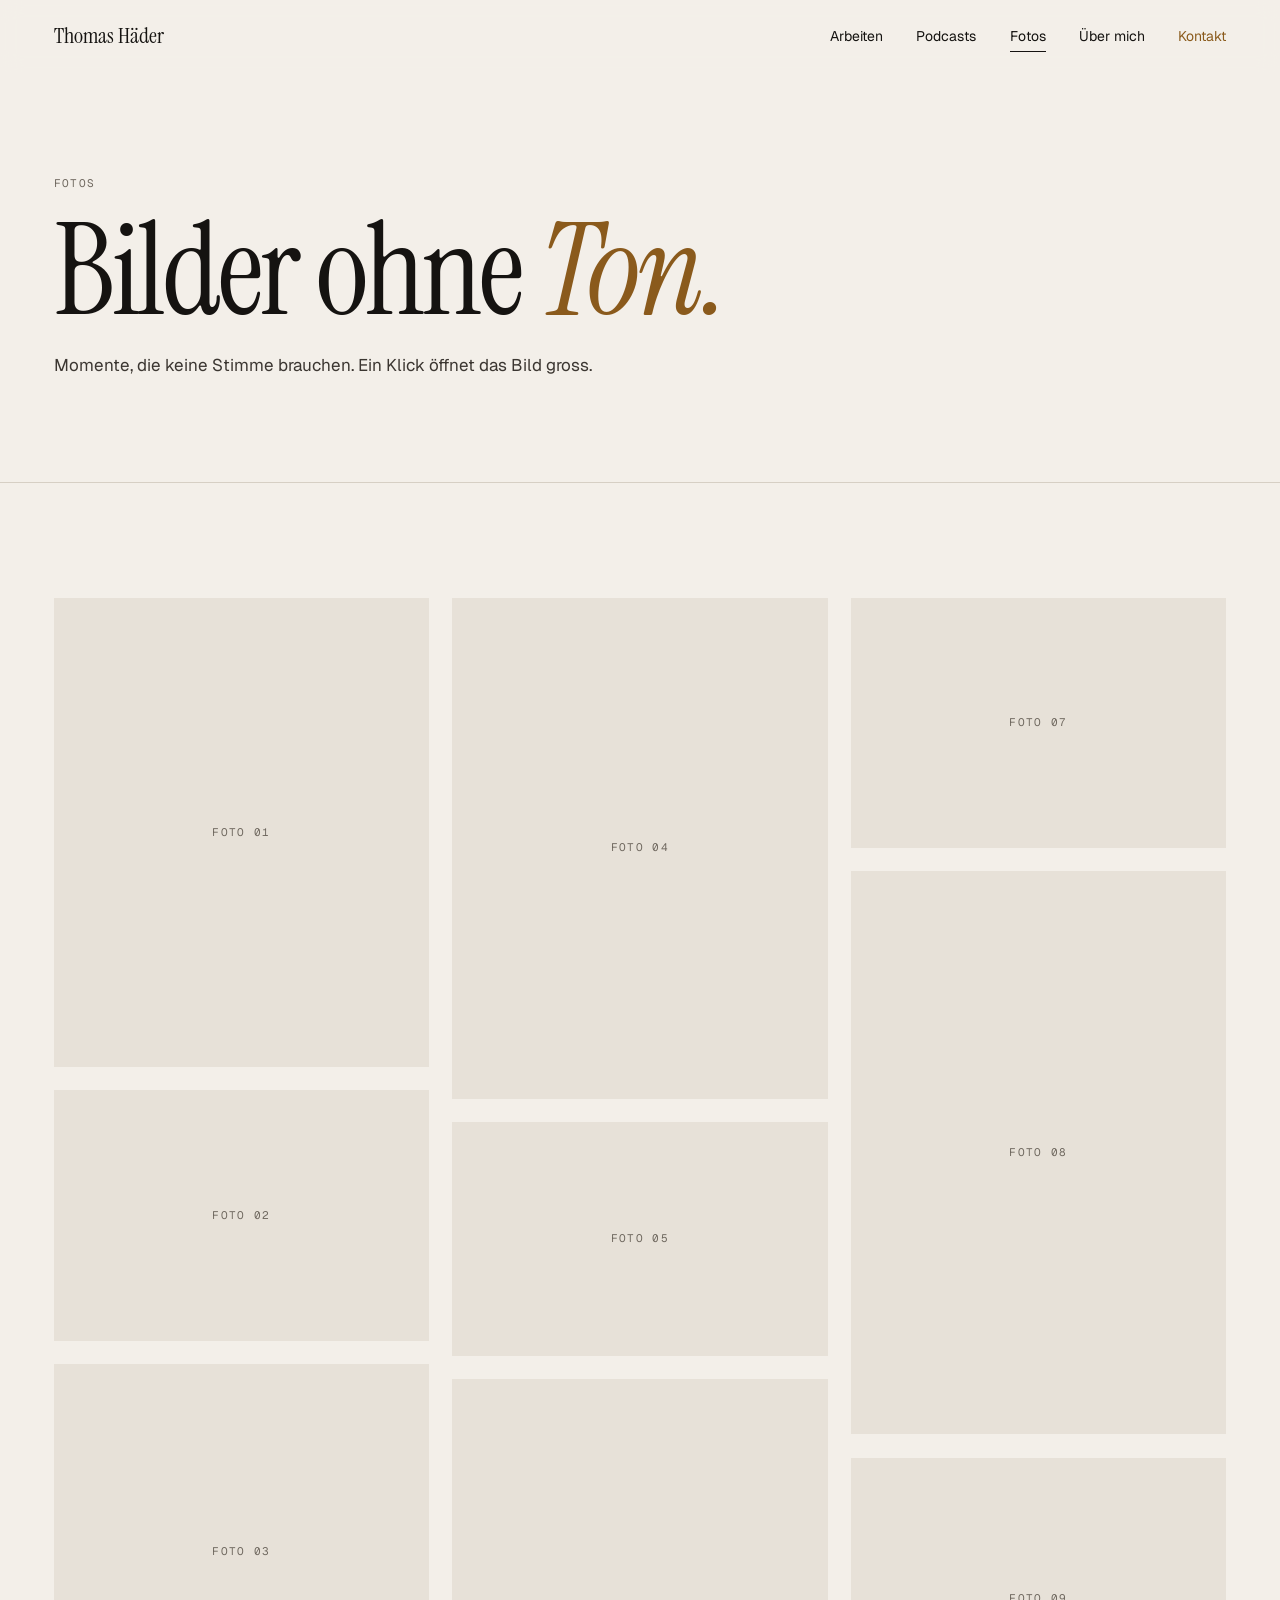
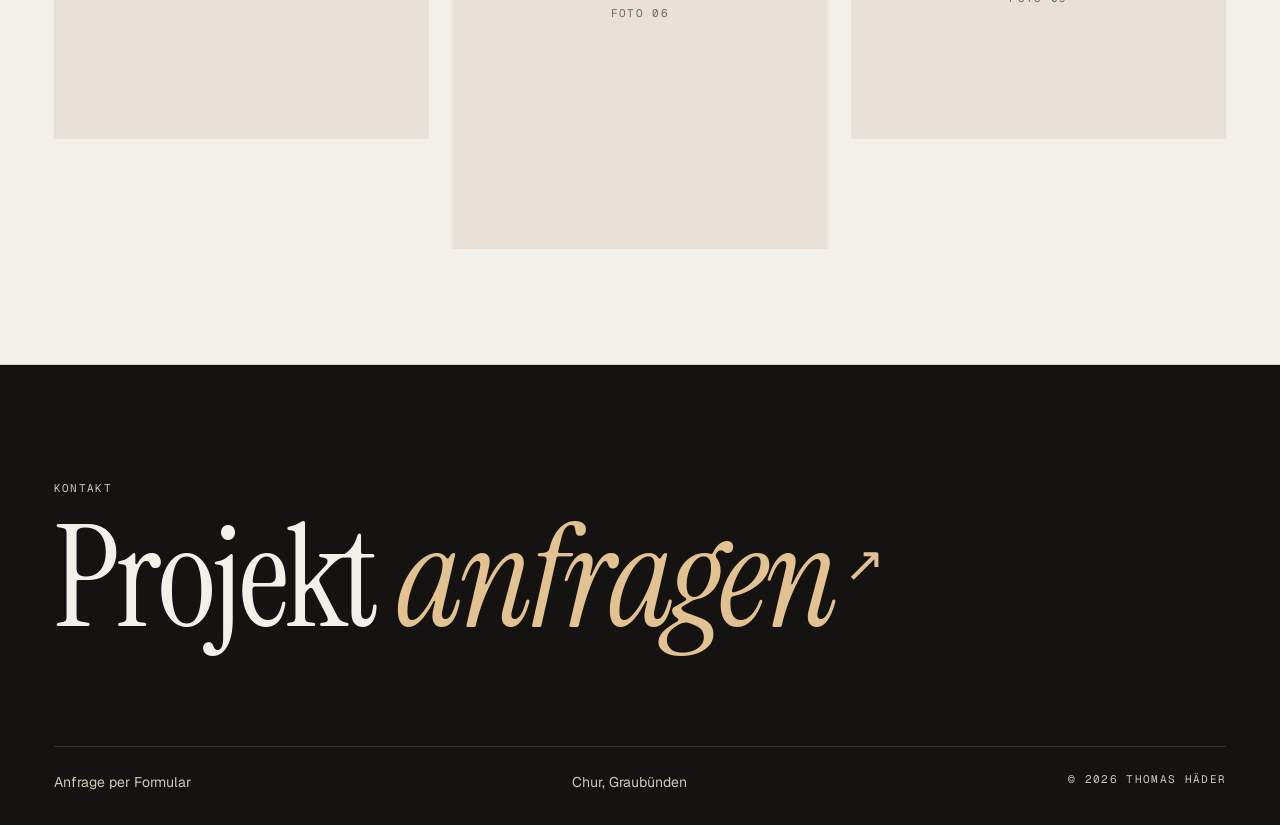
==== public/fotos.html @ d6c0d162 "Fotoseite mit Lightbox, Stationen im Lebenslauf ausführlicher - fotos.html: Raster für Fotos, Grossa" ====
<!doctype html>
<html lang="de-CH">
<head>
  <meta charset="utf-8">
  <meta name="viewport" content="width=device-width, initial-scale=1, viewport-fit=cover">
  <title>Fotos – Thomas Häder</title>
  <meta name="description" content="Fotografie von Thomas Häder, Chur: Momente ohne Ton.">
  <meta name="theme-color" content="#f3efe9">
  <link rel="preload" href="assets/fonts/instrument-serif-latin-400-normal.woff2" as="font" type="font/woff2" crossorigin>
  <link rel="stylesheet" href="assets/css/style.css">
  <script>document.documentElement.classList.add('js');</script>
</head>
<body>
  <a class="skip" href="#inhalt">Zum Inhalt springen</a>

  <header class="site-head">
    <div class="wrap">
      <a class="wordmark" href="./">Thomas Häder</a>
      <nav class="nav" aria-label="Hauptnavigation">
        <a class="nav-hide-sm" href="./#arbeiten">Arbeiten</a>
        <a class="nav-hide-sm" href="./#podcasts">Podcasts</a>
        <a href="fotos.html" aria-current="page">Fotos</a>
        <a href="ueber-mich.html">Über mich</a>
        <a class="nav-cta" href="kontakt.html">Kontakt</a>
      </nav>
    </div>
  </header>

  <main id="inhalt">
    <section class="page-intro photos-intro">
      <div class="wrap">
        <p class="mono">Fotos</p>
        <h1>Bilder ohne <em>Ton.</em></h1>
        <p class="photos-lede">Momente, die keine Stimme brauchen. Ein Klick öffnet das Bild gross.</p>
      </div>
    </section>

    <section class="section" aria-label="Fotografien">
      <div class="wrap">
        <!-- Ein Foto eintragen:
             <li class="photo" style="--ar: 3 / 2">
               <button type="button" class="photo-open">
                 <img src="assets/img/fotos/name-960.jpg" data-full="assets/img/fotos/name-2000.jpg" alt="Was auf dem Bild zu sehen ist" width="960" height="640" loading="lazy">
               </button>
               <p class="mono">Ort · Jahr</p>
             </li> -->
        <ul class="photos">
          <li class="photo is-empty" style="--ar: 4 / 5"><span class="mono">Foto 01</span></li>
          <li class="photo is-empty" style="--ar: 3 / 2"><span class="mono">Foto 02</span></li>
          <li class="photo is-empty" style="--ar: 1 / 1"><span class="mono">Foto 03</span></li>
          <li class="photo is-empty" style="--ar: 3 / 4"><span class="mono">Foto 04</span></li>
          <li class="photo is-empty" style="--ar: 16 / 10"><span class="mono">Foto 05</span></li>
          <li class="photo is-empty" style="--ar: 4 / 5"><span class="mono">Foto 06</span></li>
          <li class="photo is-empty" style="--ar: 3 / 2"><span class="mono">Foto 07</span></li>
          <li class="photo is-empty" style="--ar: 2 / 3"><span class="mono">Foto 08</span></li>
          <li class="photo is-empty" style="--ar: 4 / 3"><span class="mono">Foto 09</span></li>
        </ul>
      </div>
    </section>

    <dialog class="lightbox" aria-label="Foto gross">
      <figure>
        <img alt="">
        <figcaption class="mono"></figcaption>
      </figure>
      <button class="lb-btn lb-close" type="button" aria-label="Schliessen">×</button>
      <button class="lb-btn lb-prev" type="button" aria-label="Vorheriges Foto">←</button>
      <button class="lb-btn lb-next" type="button" aria-label="Nächstes Foto">→</button>
      <p class="lb-count mono" aria-live="polite"></p>
    </dialog>
  </main>

  <footer class="closing" aria-label="Kontakt">
    <div class="wrap">
      <p class="mono">Kontakt</p>
      <a class="closing-cta" href="kontakt.html">Projekt <em>anfragen</em><span class="arrow" aria-hidden="true">↗</span></a>
      <div class="foot-row">
        <a href="kontakt.html">Anfrage per Formular</a>
        <span>Chur, Graubünden</span>
        <span class="mono">© 2026 Thomas Häder</span>
      </div>
    </div>
  </footer>

  <script src="assets/js/main.js" defer></script>
</body>
</html>
---- public/assets/css/style.css ----
/* Portfolio Thomas Häder – Gestaltung «Messing»
   Leinen und Tinte, ein Akzent in Messing (Champagner auf dunklem Grund).
   Instrument Serif für die Stimme, Geist für Text, Geist Mono für Timecodes.
   Die einzige grosse Bewegung auf der Seite ist die Stimme im Hero. */

@font-face { font-family: "Instrument Serif"; font-style: normal; font-weight: 400; font-display: swap; src: url("../fonts/instrument-serif-latin-400-normal.woff2") format("woff2"); }
@font-face { font-family: "Instrument Serif"; font-style: italic; font-weight: 400; font-display: swap; src: url("../fonts/instrument-serif-latin-400-italic.woff2") format("woff2"); }
@font-face { font-family: "Geist"; font-style: normal; font-weight: 100 900; font-display: swap; src: url("../fonts/geist-latin-wght-normal.woff2") format("woff2"); }
@font-face { font-family: "Geist Mono"; font-style: normal; font-weight: 400; font-display: swap; src: url("../fonts/geist-mono-latin-400-normal.woff2") format("woff2"); }

:root {
  --paper: #f3efe9;      /* Leinen */
  --paper-2: #e7e1d8;
  --ink: #151311;        /* Tinte */
  --ink-2: #3b3631;
  --mute: #6f685f;       /* Metadaten, AA auf Leinen */
  --next: #c9c2b8;       /* noch nicht gesprochen */
  --line: #d6cfc4;
  --ink-line: #39342f;
  --brass: #8a5a1c;      /* Messing, 5:1 auf Leinen */
  --champagne: #e2c290;  /* auf Tinte */
  --on-ink: #cfc7bc;

  --f-display: "Instrument Serif", "Iowan Old Style", "Palatino Linotype", Georgia, serif;
  --f-body: "Geist", "Helvetica Neue", Arial, sans-serif;
  --f-mono: "Geist Mono", ui-monospace, "SFMono-Regular", Menlo, monospace;

  --gutter: clamp(20px, 4.2vw, 80px);
  --max: 1440px;
  --ease: cubic-bezier(.2, .7, .2, 1);
}

@view-transition { navigation: auto; }
::view-transition-old(root), ::view-transition-new(root) { animation-duration: .35s; animation-timing-function: var(--ease); }
.site-head { view-transition-name: site-head; }

*, *::before, *::after { box-sizing: border-box; }
html { -webkit-text-size-adjust: 100%; scroll-behavior: smooth; }
body {
  margin: 0;
  background: var(--paper);
  color: var(--ink);
  font: 400 1rem/1.6 var(--f-body);
  -webkit-font-smoothing: antialiased;
  text-rendering: optimizeLegibility;
}
img, video { max-width: 100%; display: block; }
a { color: inherit; text-decoration: none; }
:focus-visible { outline: 2px solid var(--brass); outline-offset: 4px; border-radius: 2px; }
h1, h2, h3 { font-family: var(--f-display); font-weight: 400; margin: 0; letter-spacing: -.01em; }
em { font-style: italic; }
p { margin: 0; }
::selection { background: var(--champagne); color: var(--ink); }

.wrap {
  max-width: var(--max);
  margin-inline: auto;
  padding-left: max(var(--gutter), env(safe-area-inset-left, 0px));
  padding-right: max(var(--gutter), env(safe-area-inset-right, 0px));
}
.mono {
  font-family: var(--f-mono);
  font-size: .6875rem;
  letter-spacing: .12em;
  text-transform: uppercase;
  color: var(--mute);
}
.sr-only { position: absolute; width: 1px; height: 1px; overflow: hidden; clip: rect(0 0 0 0); white-space: nowrap; }
.skip { position: absolute; left: -999px; top: 0; background: var(--ink); color: var(--paper); padding: .5rem 1rem; z-index: 30; }
.skip:focus { left: 1rem; }

/* ---------- Kopfzeile ---------- */
.site-head {
  position: sticky; top: 0; z-index: 20;
  background: color-mix(in srgb, var(--paper) 88%, transparent);
  -webkit-backdrop-filter: blur(10px); backdrop-filter: blur(10px);
  border-bottom: 1px solid transparent;
  transition: border-color .3s var(--ease);
}
.site-head.is-scrolled { border-bottom-color: var(--line); }
.site-head .wrap { display: flex; align-items: center; justify-content: space-between; gap: 1.5rem; min-height: 72px; }
.wordmark { font-family: var(--f-display); font-size: 1.375rem; line-height: 1; }
.nav { display: flex; gap: clamp(1rem, 2.6vw, 2.5rem); font-size: .875rem; }
.nav a { position: relative; padding-block: .5rem; }
.nav a::after { content: ""; position: absolute; left: 0; right: 100%; bottom: .2rem; height: 1px; background: currentColor; transition: right .35s var(--ease); }
.nav a:hover::after, .nav a[aria-current="page"]::after { right: 0; }
.nav .nav-cta { color: var(--brass); }
@media (max-width: 640px) {
  .nav .nav-hide-sm { display: none; }
  .site-head .wrap { min-height: 60px; }
}

/* ---------- Hero mit Stimme ---------- */
.hero { padding-block: clamp(3rem, 9vw, 8.5rem) clamp(3.5rem, 8vw, 7rem); border-bottom: 1px solid var(--line); }
.hero-grid { display: grid; grid-template-columns: minmax(0, 1fr) clamp(220px, 21vw, 300px); gap: clamp(2rem, 6vw, 7rem); align-items: end; }
.timecode { display: flex; align-items: center; gap: .75rem; margin-bottom: clamp(1.25rem, 2.5vw, 2rem); }
.rec { width: 8px; height: 8px; border-radius: 50%; background: var(--brass); }
.is-playing .rec { animation: rec 1.2s steps(2, jump-none) infinite; }
@keyframes rec { 50% { opacity: .25; } }

.voice-line {
  font-size: clamp(3.5rem, 10.2vw, 9.25rem);
  line-height: .9;
  letter-spacing: -.025em;
  max-width: 11ch;
}
.voice-line .w, .lede .w { transition: color .35s var(--ease); }
.voice-line .accent { font-style: italic; color: var(--brass); }

/* Zustand während die Stimme läuft (Klassen setzt main.js) */
.is-voiced .voice-line .w, .is-voiced .lede .w { color: var(--next); cursor: pointer; }
.is-voiced .voice-line .w.is-done, .is-voiced .lede .w.is-done { color: var(--ink); }
.is-voiced .voice-line .w.is-now { color: var(--brass); font-style: italic; }
.is-voiced .lede .w.is-now { color: var(--brass); }
.is-voiced .voice-line .accent { font-style: normal; }
.voice-line .w:hover { text-decoration: underline; text-decoration-thickness: 1px; text-underline-offset: .12em; }

.player { display: flex; align-items: center; gap: 1.25rem; margin-top: clamp(1.75rem, 3.5vw, 2.75rem); max-width: 640px; }
.play {
  flex: none; width: 52px; height: 52px; border-radius: 50%;
  border: 0; background: var(--ink); color: var(--paper);
  display: grid; place-items: center; cursor: pointer;
  transition: transform .25s var(--ease), background .25s var(--ease);
}
.play:hover { background: var(--brass); }
.play:active { transform: scale(.94); }
.play svg { width: 18px; height: 18px; }
.play .i-pause, .play[aria-pressed="true"] .i-play { display: none; }
.play[aria-pressed="true"] .i-pause { display: block; }
.seek-wrap { flex: 1; display: grid; gap: .5rem; }
.seek {
  -webkit-appearance: none; appearance: none; width: 100%; height: 20px; background: transparent; margin: 0; cursor: pointer;
  --p: 0%;
}
.seek::-webkit-slider-runnable-track { height: 1px; background: linear-gradient(to right, var(--brass) var(--p), var(--line) var(--p)); }
.seek::-moz-range-track { height: 1px; background: var(--line); }
.seek::-moz-range-progress { height: 1px; background: var(--brass); }
.seek::-webkit-slider-thumb { -webkit-appearance: none; width: 11px; height: 11px; border-radius: 50%; background: var(--brass); margin-top: -5px; border: 0; }
.seek::-moz-range-thumb { width: 11px; height: 11px; border-radius: 50%; background: var(--brass); border: 0; }
.hint { white-space: nowrap; }

.lede { margin-top: 1.75rem; max-width: 34rem; font-size: 1.0625rem; color: var(--ink-2); }
.lede .spoken { color: var(--ink); }

.portrait {
  position: relative; aspect-ratio: 4 / 5; background: var(--paper-2); overflow: hidden;
  display: grid; place-items: center;
}
.portrait img { position: absolute; inset: 0; width: 100%; height: 100%; object-fit: cover; }
.monogram { font-family: var(--f-display); font-style: italic; font-size: clamp(4rem, 8vw, 7rem); color: var(--brass); opacity: .55; }
.portrait figcaption { position: absolute; left: 14px; bottom: 12px; }

@media (max-width: 860px) {
  .hero-grid { grid-template-columns: 1fr; }
  .hero .portrait { width: min(56%, 240px); order: -1; justify-self: start; }
  .hero .portrait:not(:has(img)) { display: none; }
  .hint { display: none; }
}

/* ---------- Abschnitte ---------- */
.section { padding-block: clamp(4rem, 9vw, 8rem); border-bottom: 1px solid var(--line); }
.section-head { display: flex; align-items: baseline; justify-content: space-between; gap: 1rem; margin-bottom: clamp(2rem, 4vw, 3.25rem); }
.section-head h2 { font-size: clamp(2.5rem, 4.6vw, 4rem); line-height: 1; }

/* ---------- Arbeiten ---------- */
.works { display: grid; grid-template-columns: repeat(3, minmax(0, 1fr)); gap: clamp(2.5rem, 4vw, 3.5rem) clamp(1rem, 1.8vw, 1.75rem); list-style: none; margin: 0; padding: 0; }
@media (max-width: 1000px) { .works { grid-template-columns: repeat(2, minmax(0, 1fr)); } }
@media (max-width: 620px) { .works { grid-template-columns: 1fr; } }

.work { display: flex; flex-direction: column; gap: .75rem; }
.work-media {
  position: relative; aspect-ratio: 4 / 3; overflow: hidden; background: var(--paper-2);
  display: block; color: var(--ink);
}
.work-media img, .work-media video { position: absolute; inset: 0; width: 100%; height: 100%; object-fit: cover; transition: transform .9s var(--ease), opacity .4s var(--ease); }
.work-media video { opacity: 0; }
.work.is-clip .work-media video { opacity: 1; }
.work:hover .work-media img, .work:focus-within .work-media img { transform: scale(1.035); }
.work-media::after { /* dünne Fortschrittslinie für den Clip */
  content: ""; position: absolute; left: 0; bottom: 0; height: 2px; width: var(--clip, 0%); background: var(--champagne);
}
.poster { position: absolute; inset: 0; padding: clamp(14px, 1.6vw, 22px); display: flex; flex-direction: column; justify-content: space-between; transition: transform .9s var(--ease); }
.work:hover .poster { transform: scale(1.035); }
.poster-word { font-family: var(--f-display); font-size: clamp(2.4rem, 3.9vw, 3.6rem); line-height: .92; letter-spacing: -.02em; color: var(--ink-2); }
.poster-word em { color: var(--brass); }
.poster.dark { background: var(--ink); }
.poster.dark .poster-word { color: var(--paper); }
.poster.dark .poster-word em { color: var(--champagne); }
.poster.dark .mono { color: var(--on-ink); }
.poster.brass { background: var(--brass); }
.poster.brass .poster-word { color: var(--paper); }
.poster.brass .poster-word em { color: var(--champagne); }
.poster.brass .mono { color: #f0dfc4; }
.watch {
  position: absolute; right: 12px; bottom: 12px; z-index: 2;
  font-family: var(--f-mono); font-size: .6875rem; letter-spacing: .12em; text-transform: uppercase;
  background: var(--paper); color: var(--ink); padding: .45rem .7rem; border-radius: 99px;
  opacity: 0; transform: translateY(6px); transition: opacity .3s var(--ease), transform .3s var(--ease);
}
.work:hover .watch, .work:focus-within .watch { opacity: 1; transform: none; }
@media (hover: none) { .watch { opacity: 1; transform: none; } }
.work-title { font-size: clamp(1.5rem, 1.9vw, 1.75rem); line-height: 1.1; }
.work-title a { background: linear-gradient(currentColor, currentColor) 0 100% / 0 1px no-repeat; transition: background-size .4s var(--ease); }
.work:hover .work-title a, .work-title a:focus-visible { background-size: 100% 1px; }
.work p:not(.mono) { font-size: .9375rem; color: var(--ink-2); max-width: 36ch; }
.work .mono { margin-top: .5rem; }

/* ---------- Podcasts ---------- */
.shows { list-style: none; margin: 0; padding: 0; border-top: 2px solid var(--ink-2); }
.shows li { border-bottom: 1px solid var(--line); }
.show-row {
  display: grid; grid-template-columns: 3.5rem minmax(0, 1.1fr) minmax(0, 1fr) auto; align-items: center; gap: 1.5rem;
  padding-block: clamp(1.25rem, 2.2vw, 1.75rem);
}
.show-row .nr { align-self: center; }
.show-title { font-family: var(--f-display); font-size: clamp(1.9rem, 3.2vw, 2.75rem); line-height: 1; transition: color .3s var(--ease); }
.show-desc { font-size: .9375rem; color: var(--ink-2); }
.show-go { font-size: .875rem; white-space: nowrap; display: inline-flex; align-items: center; gap: .35rem; transition: color .3s var(--ease); }
.show-go svg { width: 12px; height: 12px; transition: transform .35s var(--ease); }
a.show-row:hover .show-title, a.show-row:focus-visible .show-title { color: var(--brass); font-style: italic; }
a.show-row:hover .show-go { color: var(--brass); }
a.show-row:hover .show-go svg { transform: translate(3px, -3px); }
.show-row.is-soon .show-title { color: var(--ink-2); }
.show-row.is-soon .show-go { color: var(--mute); }
.show-more { display: flex; flex-wrap: wrap; gap: .5rem 1.5rem; margin-top: 1.5rem; font-size: .875rem; }
.show-more a { color: var(--brass); }
.show-more a:hover { color: var(--ink); }
@media (max-width: 760px) {
  .show-row { grid-template-columns: 2.25rem minmax(0, 1fr) auto; gap: .35rem 1rem; }
  .show-desc { grid-column: 2 / 3; grid-row: 2; }
  .show-go { grid-row: 1 / 3; grid-column: 3; }
}

/* ---------- Grosser Abschluss ---------- */
.closing { background: var(--ink); color: var(--paper); padding-block: clamp(4rem, 9vw, 8rem) 2rem; }
.closing .mono { color: var(--on-ink); }
.closing-cta { display: inline-block; margin-top: 1rem; font-family: var(--f-display); font-size: clamp(3.5rem, 11vw, 10rem); line-height: .92; letter-spacing: -.025em; }
.closing-cta em { color: var(--champagne); transition: letter-spacing .5s var(--ease); }
.closing-cta:hover em { letter-spacing: .01em; }
.closing-cta .arrow { display: inline-block; font-family: var(--f-body); font-size: .35em; vertical-align: .9em; margin-left: .2em; color: var(--champagne); transition: transform .4s var(--ease); }
.closing-cta:hover .arrow { transform: translate(.15em, -.15em); }
.foot-row {
  display: flex; flex-wrap: wrap; justify-content: space-between; gap: 1rem 2rem;
  margin-top: clamp(4rem, 8vw, 7rem); padding-top: 1.5rem; border-top: 1px solid var(--ink-line);
  font-size: .875rem; color: var(--on-ink);
}
.foot-row a:hover { color: var(--champagne); }
.foot-row .mono { color: var(--on-ink); }

/* ---------- Über mich ---------- */
.page-intro { padding-block: clamp(3rem, 8vw, 7rem); border-bottom: 1px solid var(--line); }
.about-grid { display: grid; grid-template-columns: clamp(220px, 26vw, 380px) minmax(0, 1fr); gap: clamp(2rem, 6vw, 7rem); align-items: end; }
.about-grid h1 { font-size: clamp(2.75rem, 6.4vw, 6rem); line-height: .95; letter-spacing: -.02em; margin-top: 1.25rem; }
.about-grid h1 em { color: var(--brass); }
.about-text p { margin-top: 1.5rem; max-width: 38rem; color: var(--ink-2); font-size: 1.0625rem; }
.langs { display: flex; gap: .5rem; margin-top: 2rem; flex-wrap: wrap; }
.langs span { border: 1px solid var(--line); border-radius: 99px; padding: .35rem .8rem; }
@media (max-width: 820px) { .about-grid { grid-template-columns: 1fr; } .about-grid .portrait { width: min(70%, 300px); } }

.quote { background: var(--ink); color: var(--paper); padding-block: clamp(4rem, 9vw, 8rem); }
.quote p { font-family: var(--f-display); font-size: clamp(2rem, 4.6vw, 4rem); line-height: 1.05; max-width: 22ch; letter-spacing: -.015em; }
.quote em { color: var(--champagne); }

.stations { list-style: none; margin: 0; padding: 0; border-top: 2px solid var(--ink-2); }
.stations li { display: grid; grid-template-columns: 9rem minmax(0, 1fr) minmax(0, 1.2fr); gap: 1.5rem; padding-block: 1.5rem; border-bottom: 1px solid var(--line); align-items: baseline; }
.stations .what { font-family: var(--f-display); font-size: clamp(1.5rem, 2.4vw, 2rem); line-height: 1.1; }
.stations .note { color: var(--ink-2); font-size: .9375rem; max-width: 46ch; }
@media (max-width: 720px) { .stations li { grid-template-columns: 1fr; gap: .35rem; } }

/* ---------- Fotos ---------- */
.photos-intro h1 { font-size: clamp(3.5rem, 10vw, 9rem); line-height: .9; letter-spacing: -.025em; margin-top: 1.25rem; }
.photos-intro h1 em { color: var(--brass); }
.photos-lede { margin-top: 1.5rem; max-width: 34rem; color: var(--ink-2); font-size: 1.0625rem; }
.photos { list-style: none; margin: 0; padding: 0; columns: 3 300px; column-gap: clamp(1rem, 1.8vw, 1.75rem); }
.photo { break-inside: avoid; margin-bottom: clamp(1rem, 1.8vw, 1.75rem); display: grid; gap: .6rem; }
.photo.is-empty { aspect-ratio: var(--ar, 4 / 5); background: var(--paper-2); place-items: center; }
.photo-open { display: block; width: 100%; padding: 0; border: 0; background: var(--paper-2); cursor: zoom-in; overflow: hidden; aspect-ratio: var(--ar, auto); }
.photo-open img { width: 100%; height: 100%; object-fit: cover; transition: transform .9s var(--ease), filter .5s var(--ease); }
.photo-open:hover img, .photo-open:focus-visible img { transform: scale(1.03); }
.photos:has(.photo-open:hover) .photo-open:not(:hover) img { filter: saturate(.6) brightness(.97); }

.lightbox { border: 0; padding: 0; margin: 0; width: 100vw; height: 100dvh; max-width: none; max-height: none; background: var(--ink); color: var(--paper); }
.lightbox::backdrop { background: var(--ink); }
.lightbox[open] { display: grid; place-items: center; }
.lightbox figure { margin: 0; display: grid; gap: 1rem; justify-items: center; padding: 4.5rem clamp(1rem, 6vw, 6rem) 3.5rem; }
.lightbox img { max-width: 100%; max-height: calc(100dvh - 9rem); width: auto; height: auto; object-fit: contain; view-transition-name: foto; }
.lightbox figcaption, .lightbox .lb-count { color: var(--on-ink); }
.lb-btn { position: absolute; border: 0; background: none; color: var(--paper); font: 400 1.75rem/1 var(--f-body); width: 3rem; height: 3rem; cursor: pointer; border-radius: 50%; transition: color .2s var(--ease), background .2s var(--ease); }
.lb-btn:hover { color: var(--champagne); background: rgba(255, 255, 255, .06); }
.lb-close { top: 1rem; right: 1rem; }
.lb-prev { left: 1rem; top: 50%; transform: translateY(-50%); }
.lb-next { right: 1rem; top: 50%; transform: translateY(-50%); }
.lb-count { position: absolute; left: 1.5rem; top: 1.85rem; margin: 0; }
@media (max-width: 640px) { .lb-prev, .lb-next { top: auto; bottom: .75rem; transform: none; } }

/* ---------- Kontakt ---------- */
.contact { display: grid; grid-template-columns: minmax(0, 1fr) minmax(0, 1.15fr); min-height: calc(100svh - 72px); }
.contact-invite { background: var(--ink); color: var(--paper); padding: clamp(3rem, 7vw, 6rem) var(--gutter); display: flex; flex-direction: column; gap: 1.5rem; }
.contact-invite .mono { color: var(--on-ink); }
.contact-invite h1 { font-size: clamp(2.75rem, 5.6vw, 5.25rem); line-height: .95; letter-spacing: -.02em; }
.contact-invite h1 em { color: var(--champagne); }
.contact-invite p { color: var(--on-ink); max-width: 30rem; }
.facts { margin: auto 0 0; display: grid; gap: 1rem; padding-top: 2rem; border-top: 1px solid var(--ink-line); }
.facts div { display: grid; grid-template-columns: 6rem 1fr; gap: 1rem; }
.facts dt { font-family: var(--f-mono); font-size: .6875rem; letter-spacing: .12em; text-transform: uppercase; color: var(--on-ink); padding-top: .2rem; }
.facts dd { margin: 0; }
.facts a { color: var(--champagne); }
.facts a:hover { color: var(--paper); }
@media (max-width: 900px) { .contact { grid-template-columns: 1fr; } }

.form { padding: clamp(3rem, 7vw, 6rem) var(--gutter); display: grid; gap: 1.75rem; align-content: start; max-width: 760px; }
.row { display: grid; grid-template-columns: 1fr 1fr; gap: 1.5rem; }
@media (max-width: 560px) { .row { grid-template-columns: 1fr; } }
.field { display: grid; gap: .5rem; }
.field label, .form legend { font-family: var(--f-mono); font-size: .6875rem; letter-spacing: .12em; text-transform: uppercase; color: var(--mute); }
.field input, .field textarea {
  font: inherit; color: var(--ink); background: transparent;
  border: 0; border-bottom: 1px solid var(--line); border-radius: 0; padding: .6rem 0; width: 100%;
  transition: border-color .25s var(--ease);
}
.field textarea { min-height: 9rem; resize: vertical; }
.field input:focus, .field textarea:focus { outline: none; border-bottom-color: var(--brass); }
.field input:focus-visible, .field textarea:focus-visible { box-shadow: 0 1px 0 var(--brass); }
.field [aria-invalid="true"] { border-bottom-color: #a3281b; }
.err { font-size: .8125rem; color: #a3281b; min-height: 1em; }
.form fieldset { border: 0; padding: 0; margin: 0; }
.form legend { margin-bottom: .75rem; padding: 0; }
.pills { display: flex; flex-wrap: wrap; gap: .5rem; }
.pill input { position: absolute; opacity: 0; pointer-events: none; }
.pill span { display: inline-block; padding: .55rem 1rem; border: 1px solid var(--line); border-radius: 99px; font-size: .875rem; cursor: pointer; transition: background .2s var(--ease), color .2s var(--ease), border-color .2s var(--ease); }
.pill:hover span { border-color: var(--ink-2); }
.pill input:checked + span { background: var(--ink); border-color: var(--ink); color: var(--paper); }
.pill input:focus-visible + span { outline: 2px solid var(--brass); outline-offset: 3px; }
.hp { position: absolute; left: -9999px; }
.form-foot { display: flex; flex-wrap: wrap; align-items: center; gap: 1rem 1.5rem; }
.form-foot small { color: var(--mute); }
.btn {
  display: inline-flex; align-items: center; gap: .6rem; font: 500 .9375rem/1 var(--f-body);
  padding: 1rem 1.5rem; border-radius: 99px; border: 1px solid var(--ink); background: var(--ink); color: var(--paper); cursor: pointer;
  transition: background .25s var(--ease), border-color .25s var(--ease);
}
.btn:hover { background: var(--brass); border-color: var(--brass); }
.btn:disabled { opacity: .6; cursor: progress; }
.form-status { min-height: 1.5em; }
.form-status.ok { color: #2f6b3a; }
.form-status.bad { color: #a3281b; }

.site-foot { border-top: 1px solid var(--line); }
.site-foot .wrap { display: flex; flex-wrap: wrap; justify-content: space-between; gap: 1rem; padding-block: 1.5rem; }

/* ---------- Einblenden (einmal, nur unterhalb des Sichtbereichs) ---------- */
.js .reveal.pending { opacity: 0; transform: translateY(18px); }
.reveal { transition: opacity .8s var(--ease), transform .8s var(--ease); }

/* ---------- Ruhig für alle, die es wünschen ---------- */
@media (prefers-reduced-motion: reduce) {
  *, *::before, *::after { transition-duration: .01ms !important; animation: none !important; scroll-behavior: auto !important; }
  ::view-transition-old(root), ::view-transition-new(root) { animation: none; }
  .js .reveal.pending { opacity: 1; transform: none; }
}
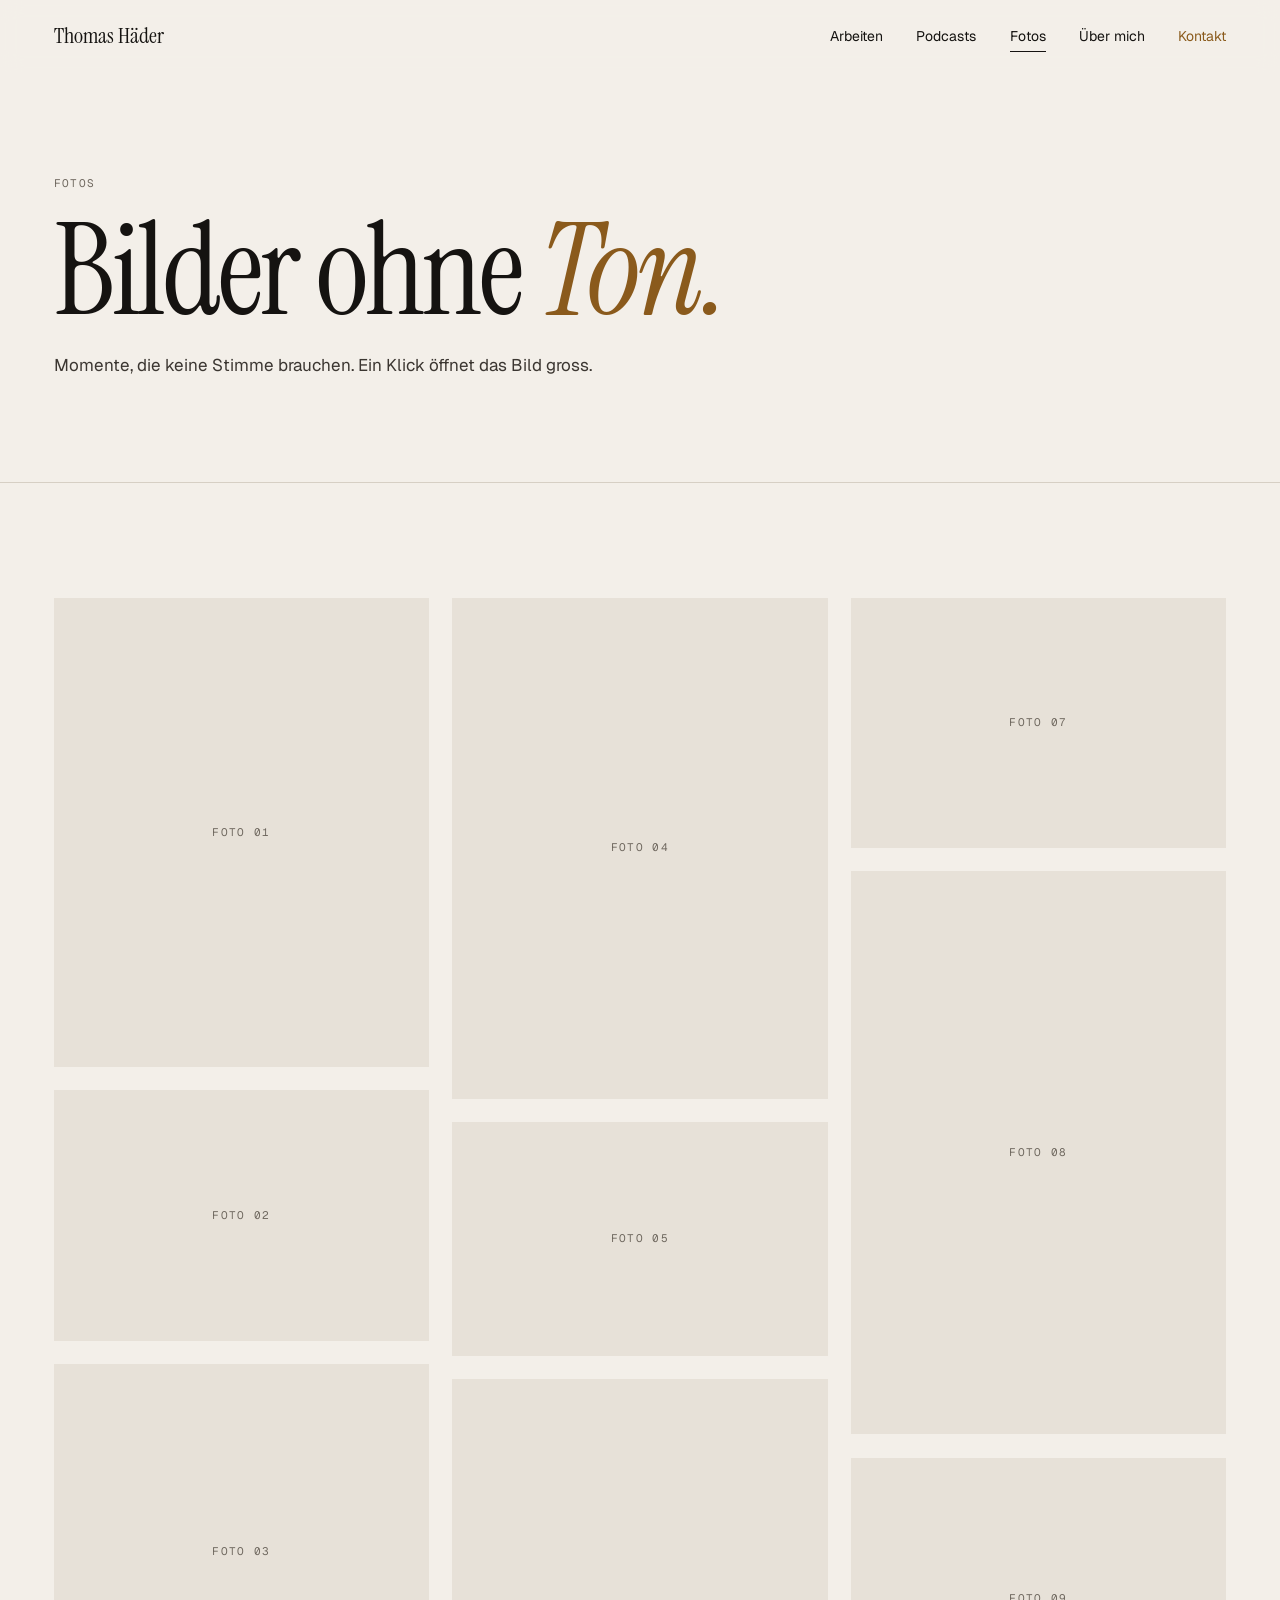
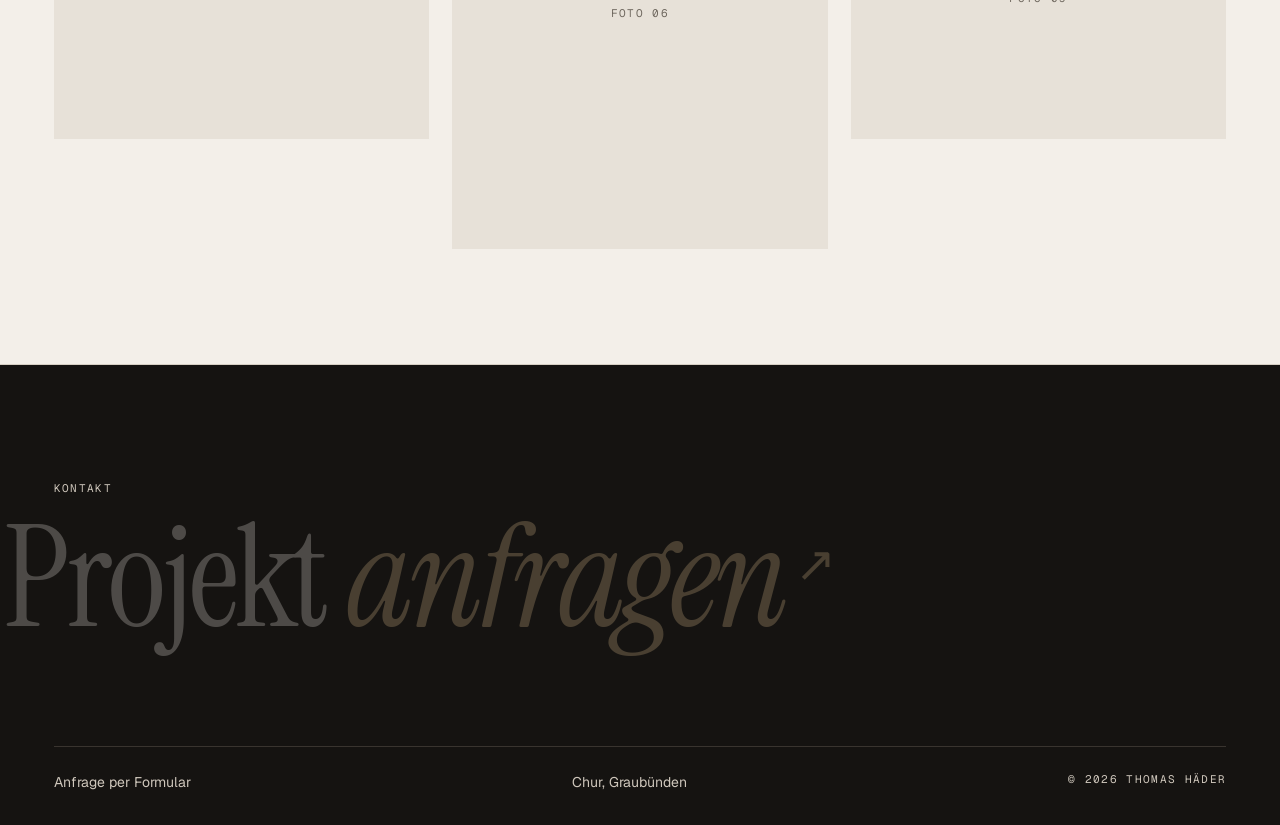
==== commit a4a87033: "Scroll-Erlebnis: Lenis, Text-Reveal und Parallax - Lenis (lokal) für weiches Scrollen am Desktop, sy" ====
--- a/public/fotos.html
+++ b/public/fotos.html
@@ -8,7 +8,7 @@
   <meta name="theme-color" content="#f3efe9">
   <link rel="preload" href="assets/fonts/instrument-serif-latin-400-normal.woff2" as="font" type="font/woff2" crossorigin>
   <link rel="stylesheet" href="assets/css/style.css">
-  <script>document.documentElement.classList.add('js');</script>
+  <script>document.documentElement.classList.add('js');setTimeout(function(){document.documentElement.classList.add('motion-ready')},2500);</script>
 </head>
 <body>
   <a class="skip" href="#inhalt">Zum Inhalt springen</a>
@@ -30,7 +30,7 @@
     <section class="page-intro photos-intro">
       <div class="wrap">
         <p class="mono">Fotos</p>
-        <h1>Bilder ohne <em>Ton.</em></h1>
+        <h1 class="split-pending">Bilder ohne <em>Ton.</em></h1>
         <p class="photos-lede">Momente, die keine Stimme brauchen. Ein Klick öffnet das Bild gross.</p>
       </div>
     </section>
@@ -82,6 +82,10 @@
     </div>
   </footer>
 
+  <script src="assets/lib/gsap.min.js" defer></script>
+  <script src="assets/lib/ScrollTrigger.min.js" defer></script>
+  <script src="assets/lib/SplitText.min.js" defer></script>
+  <script src="assets/lib/lenis.min.js" defer></script>
   <script src="assets/js/main.js" defer></script>
 </body>
 </html>
--- a/public/assets/css/style.css
+++ b/public/assets/css/style.css
@@ -143,11 +143,11 @@
 .lede .spoken { color: var(--ink); }
 
 .portrait {
-  position: relative; aspect-ratio: 4 / 5; background: var(--paper-2); overflow: hidden;
+  position: relative; margin: 0; aspect-ratio: 4 / 5; background: var(--paper-2); overflow: hidden;
   display: grid; place-items: center;
 }
 .portrait img { position: absolute; inset: 0; width: 100%; height: 100%; object-fit: cover; }
-.monogram { font-family: var(--f-display); font-style: italic; font-size: clamp(4rem, 8vw, 7rem); color: var(--brass); opacity: .55; }
+.monogram { transform: translateY(var(--py, 0)); font-family: var(--f-display); font-style: italic; font-size: clamp(4rem, 8vw, 7rem); color: var(--brass); opacity: .55; }
 .portrait figcaption { position: absolute; left: 14px; bottom: 12px; }
 
 @media (max-width: 860px) {
@@ -172,16 +172,16 @@
   position: relative; aspect-ratio: 4 / 3; overflow: hidden; background: var(--paper-2);
   display: block; color: var(--ink);
 }
-.work-media img, .work-media video { position: absolute; inset: 0; width: 100%; height: 100%; object-fit: cover; transition: transform .9s var(--ease), opacity .4s var(--ease); }
+.work-media img, .work-media video { position: absolute; inset: 0; width: 100%; height: 100%; object-fit: cover; transform: translateY(var(--py, 0)) scale(var(--s, 1.1)); transition: transform .9s var(--ease), opacity .4s var(--ease); }
 .work-media video { opacity: 0; }
 .work.is-clip .work-media video { opacity: 1; }
-.work:hover .work-media img, .work:focus-within .work-media img { transform: scale(1.035); }
+.work:hover .work-media img, .work:focus-within .work-media img { --s: 1.14; }
 .work-media::after { /* dünne Fortschrittslinie für den Clip */
   content: ""; position: absolute; left: 0; bottom: 0; height: 2px; width: var(--clip, 0%); background: var(--champagne);
 }
 .poster { position: absolute; inset: 0; padding: clamp(14px, 1.6vw, 22px); display: flex; flex-direction: column; justify-content: space-between; transition: transform .9s var(--ease); }
 .work:hover .poster { transform: scale(1.035); }
-.poster-word { font-family: var(--f-display); font-size: clamp(2.4rem, 3.9vw, 3.6rem); line-height: .92; letter-spacing: -.02em; color: var(--ink-2); }
+.poster-word { transform: translateY(var(--py, 0)); will-change: transform; font-family: var(--f-display); font-size: clamp(2.4rem, 3.9vw, 3.6rem); line-height: .92; letter-spacing: -.02em; color: var(--ink-2); }
 .poster-word em { color: var(--brass); }
 .poster.dark { background: var(--ink); }
 .poster.dark .poster-word { color: var(--paper); }
@@ -252,7 +252,7 @@
 .about-grid { display: grid; grid-template-columns: clamp(220px, 26vw, 380px) minmax(0, 1fr); gap: clamp(2rem, 6vw, 7rem); align-items: end; }
 .about-grid h1 { font-size: clamp(2.75rem, 6.4vw, 6rem); line-height: .95; letter-spacing: -.02em; margin-top: 1.25rem; }
 .about-grid h1 em { color: var(--brass); }
-.about-text p { margin-top: 1.5rem; max-width: 38rem; color: var(--ink-2); font-size: 1.0625rem; }
+.about-text p:not(.mono) { margin-top: 1.5rem; max-width: 38rem; color: var(--ink-2); font-size: 1.0625rem; }
 .langs { display: flex; gap: .5rem; margin-top: 2rem; flex-wrap: wrap; }
 .langs span { border: 1px solid var(--line); border-radius: 99px; padding: .35rem .8rem; }
 @media (max-width: 820px) { .about-grid { grid-template-columns: 1fr; } .about-grid .portrait { width: min(70%, 300px); } }
@@ -275,8 +275,8 @@
 .photo { break-inside: avoid; margin-bottom: clamp(1rem, 1.8vw, 1.75rem); display: grid; gap: .6rem; }
 .photo.is-empty { aspect-ratio: var(--ar, 4 / 5); background: var(--paper-2); place-items: center; }
 .photo-open { display: block; width: 100%; padding: 0; border: 0; background: var(--paper-2); cursor: zoom-in; overflow: hidden; aspect-ratio: var(--ar, auto); }
-.photo-open img { width: 100%; height: 100%; object-fit: cover; transition: transform .9s var(--ease), filter .5s var(--ease); }
-.photo-open:hover img, .photo-open:focus-visible img { transform: scale(1.03); }
+.photo-open img { width: 100%; height: 100%; object-fit: cover; transform: translateY(var(--py, 0)) scale(var(--s, 1.1)); transition: transform .9s var(--ease), filter .5s var(--ease); }
+.photo-open:hover img, .photo-open:focus-visible img { --s: 1.13; }
 .photos:has(.photo-open:hover) .photo-open:not(:hover) img { filter: saturate(.6) brightness(.97); }
 
 .lightbox { border: 0; padding: 0; margin: 0; width: 100vw; height: 100dvh; max-width: none; max-height: none; background: var(--ink); color: var(--paper); }
@@ -348,6 +348,13 @@
 .site-foot { border-top: 1px solid var(--line); }
 .site-foot .wrap { display: flex; flex-wrap: wrap; justify-content: space-between; gap: 1rem; padding-block: 1.5rem; }
 
+/* ---------- Smooth Scrolling (Lenis) und Text-Reveal ---------- */
+html.lenis, html.lenis body { height: auto; }
+.lenis.lenis-smooth { scroll-behavior: auto !important; }
+.lenis.lenis-stopped { overflow: clip; }
+.lenis.lenis-smooth iframe { pointer-events: none; }
+.js:not(.motion-ready) .split-pending { visibility: hidden; }  /* verhindert ein Aufblitzen, bis SplitText bereit ist */
+
 /* ---------- Einblenden (einmal, nur unterhalb des Sichtbereichs) ---------- */
 .js .reveal.pending { opacity: 0; transform: translateY(18px); }
 .reveal { transition: opacity .8s var(--ease), transform .8s var(--ease); }
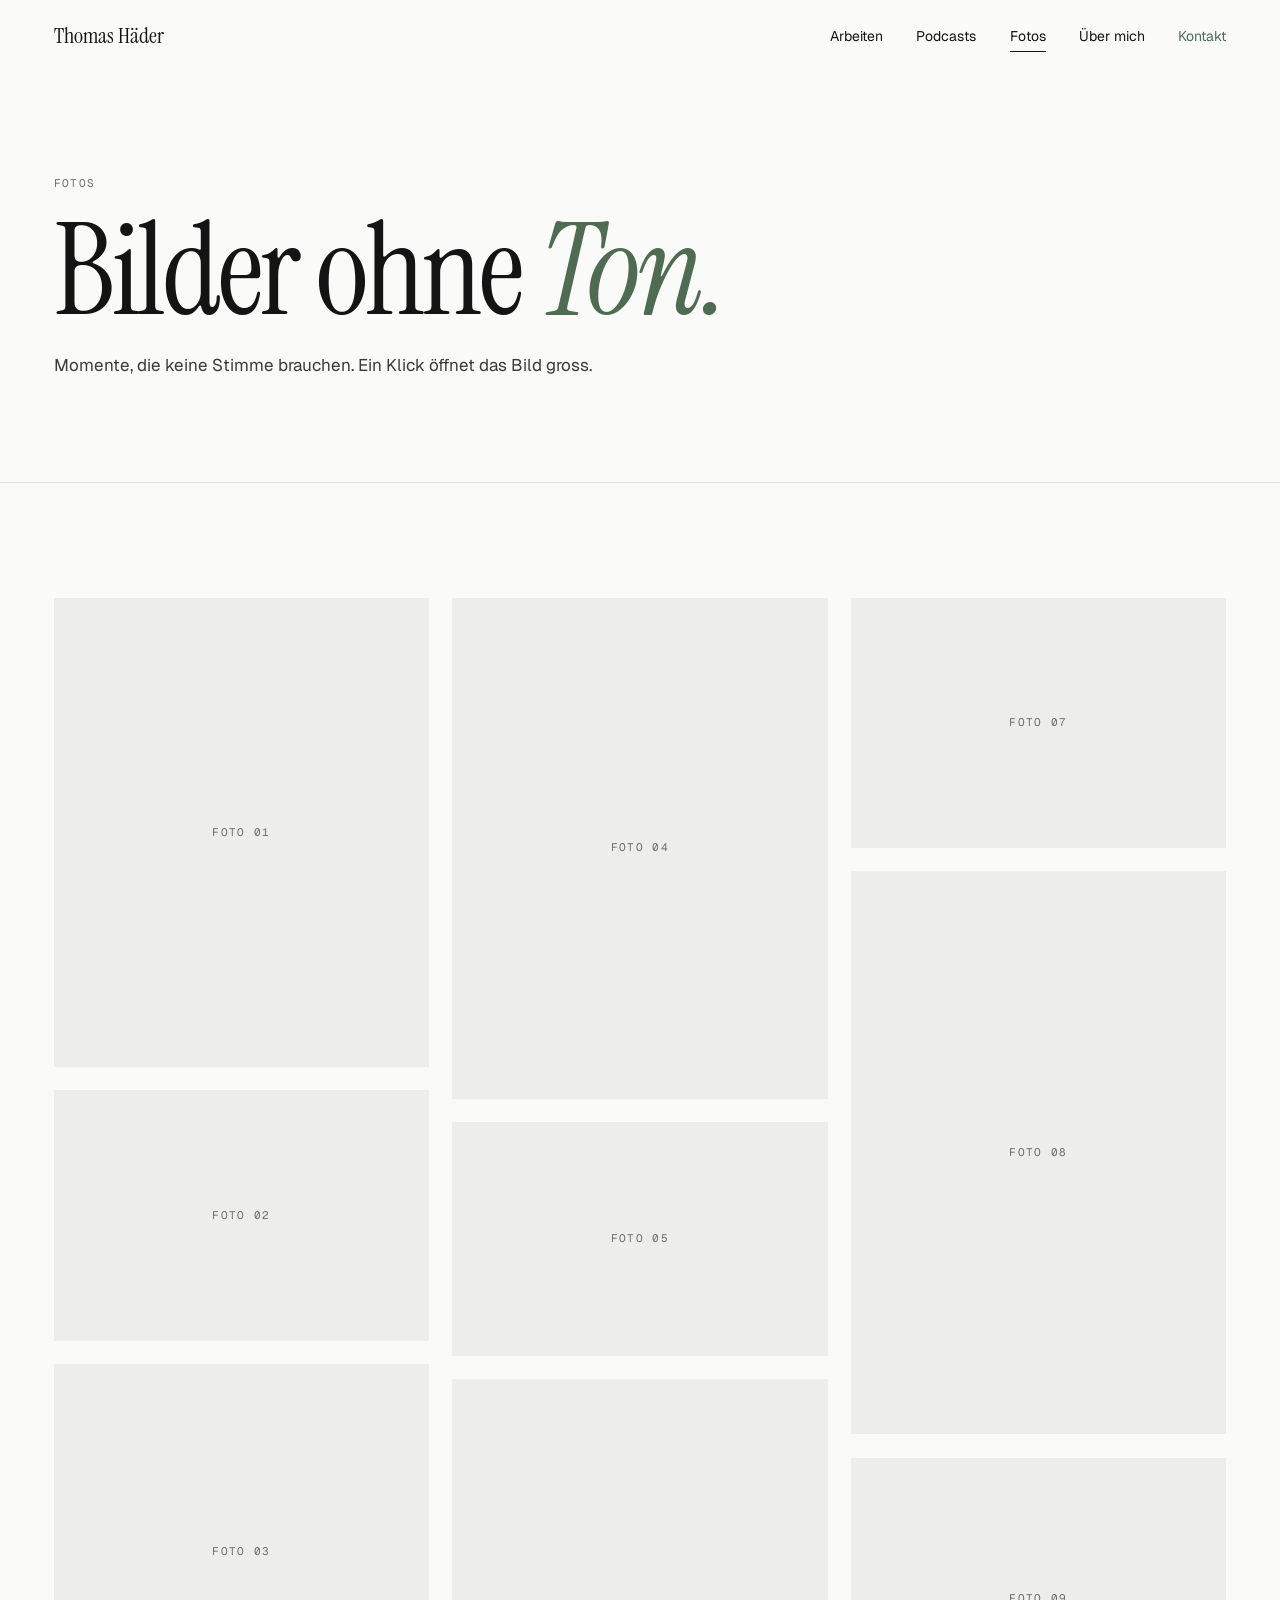
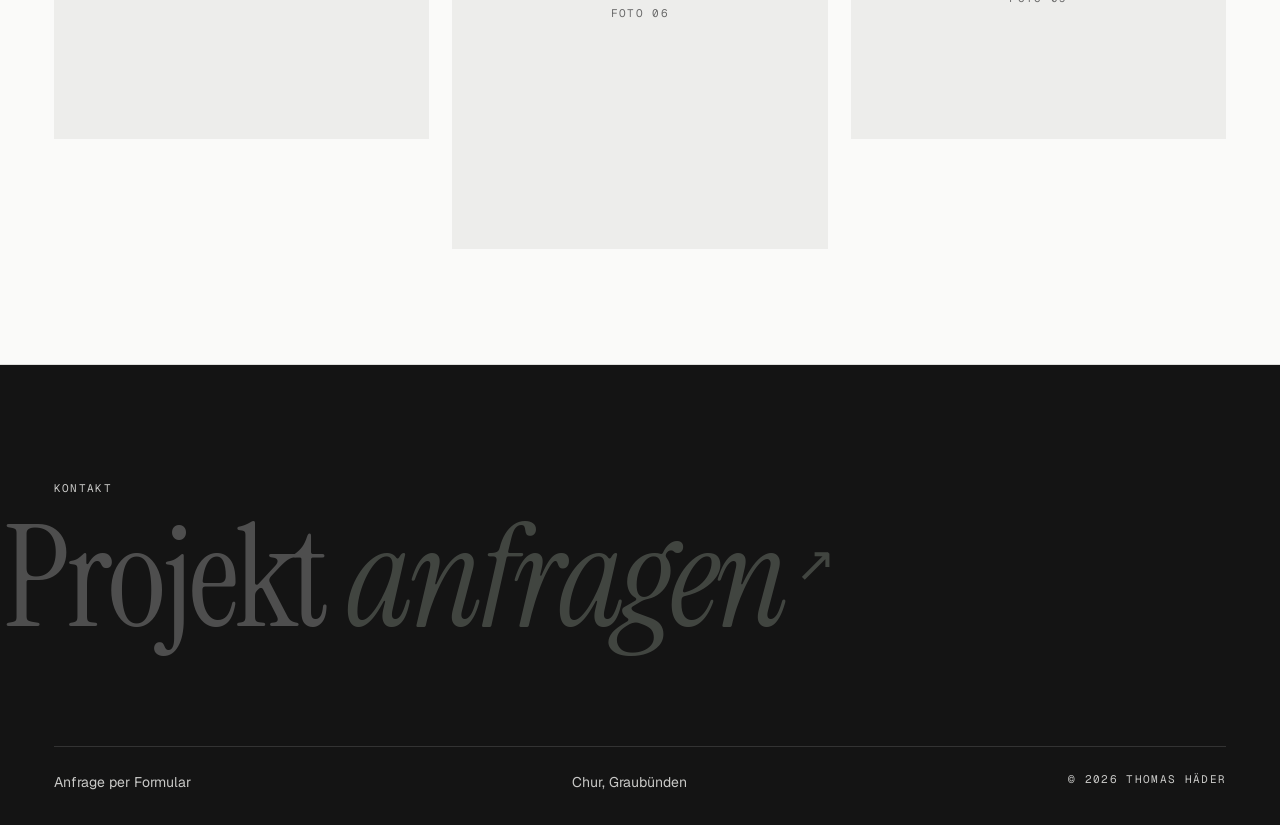
==== commit cb5c8cc6: "Farbpalette «Salbei»: Weiss, Grau, Schwarz mit blassem Salbei-Akzent - Variablen umbenannt: --accent" ====
--- a/public/fotos.html
+++ b/public/fotos.html
@@ -5,7 +5,7 @@
   <meta name="viewport" content="width=device-width, initial-scale=1, viewport-fit=cover">
   <title>Fotos – Thomas Häder</title>
   <meta name="description" content="Fotografie von Thomas Häder, Chur: Momente ohne Ton.">
-  <meta name="theme-color" content="#f3efe9">
+  <meta name="theme-color" content="#fafaf9">
   <link rel="preload" href="assets/fonts/instrument-serif-latin-400-normal.woff2" as="font" type="font/woff2" crossorigin>
   <link rel="stylesheet" href="assets/css/style.css">
   <script>document.documentElement.classList.add('js');setTimeout(function(){document.documentElement.classList.add('motion-ready')},2500);</script>
--- a/public/assets/css/style.css
+++ b/public/assets/css/style.css
@@ -1,5 +1,5 @@
-/* Portfolio Thomas Häder – Gestaltung «Messing»
-   Leinen und Tinte, ein Akzent in Messing (Champagner auf dunklem Grund).
+/* Portfolio Thomas Häder – Gestaltung «Salbei»
+   Weiss, Grau und Schwarz, ein blasser Akzent in Salbei (tief für Text, blass für Flächen).
    Instrument Serif für die Stimme, Geist für Text, Geist Mono für Timecodes.
    Die einzige grosse Bewegung auf der Seite ist die Stimme im Hero. */
 
@@ -9,17 +9,17 @@
 @font-face { font-family: "Geist Mono"; font-style: normal; font-weight: 400; font-display: swap; src: url("../fonts/geist-mono-latin-400-normal.woff2") format("woff2"); }
 
 :root {
-  --paper: #f3efe9;      /* Leinen */
-  --paper-2: #e7e1d8;
-  --ink: #151311;        /* Tinte */
-  --ink-2: #3b3631;
-  --mute: #6f685f;       /* Metadaten, AA auf Leinen */
-  --next: #c9c2b8;       /* noch nicht gesprochen */
-  --line: #d6cfc4;
-  --ink-line: #39342f;
-  --brass: #8a5a1c;      /* Messing, 5:1 auf Leinen */
-  --champagne: #e2c290;  /* auf Tinte */
-  --on-ink: #cfc7bc;
+  --paper: #fafaf9;      /* Weiss */
+  --paper-2: #ededeb;    /* Hellgrau */
+  --ink: #141414;        /* Schwarz */
+  --ink-2: #3a3a3a;
+  --mute: #6b6b6b;       /* Grau, Metadaten (5,1:1 auf Weiss) */
+  --next: #c6c6c6;       /* noch nicht gesprochen */
+  --line: #dededc;
+  --ink-line: #333333;
+  --accent: #4f6b52;     /* Salbei tief: Text-Akzent (5,7:1 auf Weiss) */
+  --accent-soft: #c9d6c4;/* Salbei blass: Flächen und Akzent auf Schwarz (12:1) */
+  --on-ink: #c9c9c7;
 
   --f-display: "Instrument Serif", "Iowan Old Style", "Palatino Linotype", Georgia, serif;
   --f-body: "Geist", "Helvetica Neue", Arial, sans-serif;
@@ -46,11 +46,11 @@
 }
 img, video { max-width: 100%; display: block; }
 a { color: inherit; text-decoration: none; }
-:focus-visible { outline: 2px solid var(--brass); outline-offset: 4px; border-radius: 2px; }
+:focus-visible { outline: 2px solid var(--accent); outline-offset: 4px; border-radius: 2px; }
 h1, h2, h3 { font-family: var(--f-display); font-weight: 400; margin: 0; letter-spacing: -.01em; }
 em { font-style: italic; }
 p { margin: 0; }
-::selection { background: var(--champagne); color: var(--ink); }
+::selection { background: var(--accent-soft); color: var(--ink); }
 
 .wrap {
   max-width: var(--max);
@@ -84,7 +84,7 @@
 .nav a { position: relative; padding-block: .5rem; }
 .nav a::after { content: ""; position: absolute; left: 0; right: 100%; bottom: .2rem; height: 1px; background: currentColor; transition: right .35s var(--ease); }
 .nav a:hover::after, .nav a[aria-current="page"]::after { right: 0; }
-.nav .nav-cta { color: var(--brass); }
+.nav .nav-cta { color: var(--accent); }
 @media (max-width: 640px) {
   .nav .nav-hide-sm { display: none; }
   .site-head .wrap { min-height: 60px; }
@@ -94,7 +94,7 @@
 .hero { padding-block: clamp(3rem, 9vw, 8.5rem) clamp(3.5rem, 8vw, 7rem); border-bottom: 1px solid var(--line); }
 .hero-grid { display: grid; grid-template-columns: minmax(0, 1fr) clamp(220px, 21vw, 300px); gap: clamp(2rem, 6vw, 7rem); align-items: end; }
 .timecode { display: flex; align-items: center; gap: .75rem; margin-bottom: clamp(1.25rem, 2.5vw, 2rem); }
-.rec { width: 8px; height: 8px; border-radius: 50%; background: var(--brass); }
+.rec { width: 8px; height: 8px; border-radius: 50%; background: var(--accent); }
 .is-playing .rec { animation: rec 1.2s steps(2, jump-none) infinite; }
 @keyframes rec { 50% { opacity: .25; } }
 
@@ -105,13 +105,13 @@
   max-width: 11ch;
 }
 .voice-line .w, .lede .w { transition: color .35s var(--ease); }
-.voice-line .accent { font-style: italic; color: var(--brass); }
+.voice-line .accent { font-style: italic; color: var(--accent); }
 
 /* Zustand während die Stimme läuft (Klassen setzt main.js) */
 .is-voiced .voice-line .w, .is-voiced .lede .w { color: var(--next); cursor: pointer; }
 .is-voiced .voice-line .w.is-done, .is-voiced .lede .w.is-done { color: var(--ink); }
-.is-voiced .voice-line .w.is-now { color: var(--brass); font-style: italic; }
-.is-voiced .lede .w.is-now { color: var(--brass); }
+.is-voiced .voice-line .w.is-now { color: var(--accent); font-style: italic; }
+.is-voiced .lede .w.is-now { color: var(--accent); }
 .is-voiced .voice-line .accent { font-style: normal; }
 .voice-line .w:hover { text-decoration: underline; text-decoration-thickness: 1px; text-underline-offset: .12em; }
 
@@ -122,7 +122,7 @@
   display: grid; place-items: center; cursor: pointer;
   transition: transform .25s var(--ease), background .25s var(--ease);
 }
-.play:hover { background: var(--brass); }
+.play:hover { background: var(--accent); }
 .play:active { transform: scale(.94); }
 .play svg { width: 18px; height: 18px; }
 .play .i-pause, .play[aria-pressed="true"] .i-play { display: none; }
@@ -132,22 +132,22 @@
   -webkit-appearance: none; appearance: none; width: 100%; height: 20px; background: transparent; margin: 0; cursor: pointer;
   --p: 0%;
 }
-.seek::-webkit-slider-runnable-track { height: 1px; background: linear-gradient(to right, var(--brass) var(--p), var(--line) var(--p)); }
+.seek::-webkit-slider-runnable-track { height: 1px; background: linear-gradient(to right, var(--accent) var(--p), var(--line) var(--p)); }
 .seek::-moz-range-track { height: 1px; background: var(--line); }
-.seek::-moz-range-progress { height: 1px; background: var(--brass); }
-.seek::-webkit-slider-thumb { -webkit-appearance: none; width: 11px; height: 11px; border-radius: 50%; background: var(--brass); margin-top: -5px; border: 0; }
-.seek::-moz-range-thumb { width: 11px; height: 11px; border-radius: 50%; background: var(--brass); border: 0; }
+.seek::-moz-range-progress { height: 1px; background: var(--accent); }
+.seek::-webkit-slider-thumb { -webkit-appearance: none; width: 11px; height: 11px; border-radius: 50%; background: var(--accent); margin-top: -5px; border: 0; }
+.seek::-moz-range-thumb { width: 11px; height: 11px; border-radius: 50%; background: var(--accent); border: 0; }
 .hint { white-space: nowrap; }
 
 .lede { margin-top: 1.75rem; max-width: 34rem; font-size: 1.0625rem; color: var(--ink-2); }
 .lede .spoken { color: var(--ink); }
 
 .portrait {
-  position: relative; margin: 0; aspect-ratio: 4 / 5; background: var(--paper-2); overflow: hidden;
+  position: relative; margin: 0; aspect-ratio: 4 / 5; background: var(--accent-soft); overflow: hidden;
   display: grid; place-items: center;
 }
 .portrait img { position: absolute; inset: 0; width: 100%; height: 100%; object-fit: cover; }
-.monogram { transform: translateY(var(--py, 0)); font-family: var(--f-display); font-style: italic; font-size: clamp(4rem, 8vw, 7rem); color: var(--brass); opacity: .55; }
+.monogram { transform: translateY(var(--py, 0)); font-family: var(--f-display); font-style: italic; font-size: clamp(4rem, 8vw, 7rem); color: var(--accent); opacity: .7; }
 .portrait figcaption { position: absolute; left: 14px; bottom: 12px; }
 
 @media (max-width: 860px) {
@@ -177,20 +177,20 @@
 .work.is-clip .work-media video { opacity: 1; }
 .work:hover .work-media img, .work:focus-within .work-media img { --s: 1.14; }
 .work-media::after { /* dünne Fortschrittslinie für den Clip */
-  content: ""; position: absolute; left: 0; bottom: 0; height: 2px; width: var(--clip, 0%); background: var(--champagne);
+  content: ""; position: absolute; left: 0; bottom: 0; height: 2px; width: var(--clip, 0%); background: var(--accent-soft);
 }
 .poster { position: absolute; inset: 0; padding: clamp(14px, 1.6vw, 22px); display: flex; flex-direction: column; justify-content: space-between; transition: transform .9s var(--ease); }
 .work:hover .poster { transform: scale(1.035); }
 .poster-word { transform: translateY(var(--py, 0)); will-change: transform; font-family: var(--f-display); font-size: clamp(2.4rem, 3.9vw, 3.6rem); line-height: .92; letter-spacing: -.02em; color: var(--ink-2); }
-.poster-word em { color: var(--brass); }
+.poster-word em { color: var(--accent); }
 .poster.dark { background: var(--ink); }
 .poster.dark .poster-word { color: var(--paper); }
-.poster.dark .poster-word em { color: var(--champagne); }
+.poster.dark .poster-word em { color: var(--accent-soft); }
 .poster.dark .mono { color: var(--on-ink); }
-.poster.brass { background: var(--brass); }
-.poster.brass .poster-word { color: var(--paper); }
-.poster.brass .poster-word em { color: var(--champagne); }
-.poster.brass .mono { color: #f0dfc4; }
+.poster.soft { background: var(--accent-soft); }
+.poster.soft .poster-word { color: var(--ink); }
+.poster.soft .poster-word em { color: var(--accent); }
+.poster.soft .mono { color: var(--ink-2); }
 .watch {
   position: absolute; right: 12px; bottom: 12px; z-index: 2;
   font-family: var(--f-mono); font-size: .6875rem; letter-spacing: .12em; text-transform: uppercase;
@@ -217,13 +217,13 @@
 .show-desc { font-size: .9375rem; color: var(--ink-2); }
 .show-go { font-size: .875rem; white-space: nowrap; display: inline-flex; align-items: center; gap: .35rem; transition: color .3s var(--ease); }
 .show-go svg { width: 12px; height: 12px; transition: transform .35s var(--ease); }
-a.show-row:hover .show-title, a.show-row:focus-visible .show-title { color: var(--brass); font-style: italic; }
-a.show-row:hover .show-go { color: var(--brass); }
+a.show-row:hover .show-title, a.show-row:focus-visible .show-title { color: var(--accent); font-style: italic; }
+a.show-row:hover .show-go { color: var(--accent); }
 a.show-row:hover .show-go svg { transform: translate(3px, -3px); }
 .show-row.is-soon .show-title { color: var(--ink-2); }
 .show-row.is-soon .show-go { color: var(--mute); }
 .show-more { display: flex; flex-wrap: wrap; gap: .5rem 1.5rem; margin-top: 1.5rem; font-size: .875rem; }
-.show-more a { color: var(--brass); }
+.show-more a { color: var(--accent); }
 .show-more a:hover { color: var(--ink); }
 @media (max-width: 760px) {
   .show-row { grid-template-columns: 2.25rem minmax(0, 1fr) auto; gap: .35rem 1rem; }
@@ -235,23 +235,23 @@
 .closing { background: var(--ink); color: var(--paper); padding-block: clamp(4rem, 9vw, 8rem) 2rem; }
 .closing .mono { color: var(--on-ink); }
 .closing-cta { display: inline-block; margin-top: 1rem; font-family: var(--f-display); font-size: clamp(3.5rem, 11vw, 10rem); line-height: .92; letter-spacing: -.025em; }
-.closing-cta em { color: var(--champagne); transition: letter-spacing .5s var(--ease); }
+.closing-cta em { color: var(--accent-soft); transition: letter-spacing .5s var(--ease); }
 .closing-cta:hover em { letter-spacing: .01em; }
-.closing-cta .arrow { display: inline-block; font-family: var(--f-body); font-size: .35em; vertical-align: .9em; margin-left: .2em; color: var(--champagne); transition: transform .4s var(--ease); }
+.closing-cta .arrow { display: inline-block; font-family: var(--f-body); font-size: .35em; vertical-align: .9em; margin-left: .2em; color: var(--accent-soft); transition: transform .4s var(--ease); }
 .closing-cta:hover .arrow { transform: translate(.15em, -.15em); }
 .foot-row {
   display: flex; flex-wrap: wrap; justify-content: space-between; gap: 1rem 2rem;
   margin-top: clamp(4rem, 8vw, 7rem); padding-top: 1.5rem; border-top: 1px solid var(--ink-line);
   font-size: .875rem; color: var(--on-ink);
 }
-.foot-row a:hover { color: var(--champagne); }
+.foot-row a:hover { color: var(--accent-soft); }
 .foot-row .mono { color: var(--on-ink); }
 
 /* ---------- Über mich ---------- */
 .page-intro { padding-block: clamp(3rem, 8vw, 7rem); border-bottom: 1px solid var(--line); }
 .about-grid { display: grid; grid-template-columns: clamp(220px, 26vw, 380px) minmax(0, 1fr); gap: clamp(2rem, 6vw, 7rem); align-items: end; }
 .about-grid h1 { font-size: clamp(2.75rem, 6.4vw, 6rem); line-height: .95; letter-spacing: -.02em; margin-top: 1.25rem; }
-.about-grid h1 em { color: var(--brass); }
+.about-grid h1 em { color: var(--accent); }
 .about-text p:not(.mono) { margin-top: 1.5rem; max-width: 38rem; color: var(--ink-2); font-size: 1.0625rem; }
 .langs { display: flex; gap: .5rem; margin-top: 2rem; flex-wrap: wrap; }
 .langs span { border: 1px solid var(--line); border-radius: 99px; padding: .35rem .8rem; }
@@ -259,7 +259,7 @@
 
 .quote { background: var(--ink); color: var(--paper); padding-block: clamp(4rem, 9vw, 8rem); }
 .quote p { font-family: var(--f-display); font-size: clamp(2rem, 4.6vw, 4rem); line-height: 1.05; max-width: 22ch; letter-spacing: -.015em; }
-.quote em { color: var(--champagne); }
+.quote em { color: var(--accent-soft); }
 
 .stations { list-style: none; margin: 0; padding: 0; border-top: 2px solid var(--ink-2); }
 .stations li { display: grid; grid-template-columns: 9rem minmax(0, 1fr) minmax(0, 1.2fr); gap: 1.5rem; padding-block: 1.5rem; border-bottom: 1px solid var(--line); align-items: baseline; }
@@ -269,7 +269,7 @@
 
 /* ---------- Fotos ---------- */
 .photos-intro h1 { font-size: clamp(3.5rem, 10vw, 9rem); line-height: .9; letter-spacing: -.025em; margin-top: 1.25rem; }
-.photos-intro h1 em { color: var(--brass); }
+.photos-intro h1 em { color: var(--accent); }
 .photos-lede { margin-top: 1.5rem; max-width: 34rem; color: var(--ink-2); font-size: 1.0625rem; }
 .photos { list-style: none; margin: 0; padding: 0; columns: 3 300px; column-gap: clamp(1rem, 1.8vw, 1.75rem); }
 .photo { break-inside: avoid; margin-bottom: clamp(1rem, 1.8vw, 1.75rem); display: grid; gap: .6rem; }
@@ -286,7 +286,7 @@
 .lightbox img { max-width: 100%; max-height: calc(100dvh - 9rem); width: auto; height: auto; object-fit: contain; view-transition-name: foto; }
 .lightbox figcaption, .lightbox .lb-count { color: var(--on-ink); }
 .lb-btn { position: absolute; border: 0; background: none; color: var(--paper); font: 400 1.75rem/1 var(--f-body); width: 3rem; height: 3rem; cursor: pointer; border-radius: 50%; transition: color .2s var(--ease), background .2s var(--ease); }
-.lb-btn:hover { color: var(--champagne); background: rgba(255, 255, 255, .06); }
+.lb-btn:hover { color: var(--accent-soft); background: rgba(255, 255, 255, .06); }
 .lb-close { top: 1rem; right: 1rem; }
 .lb-prev { left: 1rem; top: 50%; transform: translateY(-50%); }
 .lb-next { right: 1rem; top: 50%; transform: translateY(-50%); }
@@ -298,13 +298,13 @@
 .contact-invite { background: var(--ink); color: var(--paper); padding: clamp(3rem, 7vw, 6rem) var(--gutter); display: flex; flex-direction: column; gap: 1.5rem; }
 .contact-invite .mono { color: var(--on-ink); }
 .contact-invite h1 { font-size: clamp(2.75rem, 5.6vw, 5.25rem); line-height: .95; letter-spacing: -.02em; }
-.contact-invite h1 em { color: var(--champagne); }
+.contact-invite h1 em { color: var(--accent-soft); }
 .contact-invite p { color: var(--on-ink); max-width: 30rem; }
 .facts { margin: auto 0 0; display: grid; gap: 1rem; padding-top: 2rem; border-top: 1px solid var(--ink-line); }
 .facts div { display: grid; grid-template-columns: 6rem 1fr; gap: 1rem; }
 .facts dt { font-family: var(--f-mono); font-size: .6875rem; letter-spacing: .12em; text-transform: uppercase; color: var(--on-ink); padding-top: .2rem; }
 .facts dd { margin: 0; }
-.facts a { color: var(--champagne); }
+.facts a { color: var(--accent-soft); }
 .facts a:hover { color: var(--paper); }
 @media (max-width: 900px) { .contact { grid-template-columns: 1fr; } }
 
@@ -319,8 +319,8 @@
   transition: border-color .25s var(--ease);
 }
 .field textarea { min-height: 9rem; resize: vertical; }
-.field input:focus, .field textarea:focus { outline: none; border-bottom-color: var(--brass); }
-.field input:focus-visible, .field textarea:focus-visible { box-shadow: 0 1px 0 var(--brass); }
+.field input:focus, .field textarea:focus { outline: none; border-bottom-color: var(--accent); }
+.field input:focus-visible, .field textarea:focus-visible { box-shadow: 0 1px 0 var(--accent); }
 .field [aria-invalid="true"] { border-bottom-color: #a3281b; }
 .err { font-size: .8125rem; color: #a3281b; min-height: 1em; }
 .form fieldset { border: 0; padding: 0; margin: 0; }
@@ -330,7 +330,7 @@
 .pill span { display: inline-block; padding: .55rem 1rem; border: 1px solid var(--line); border-radius: 99px; font-size: .875rem; cursor: pointer; transition: background .2s var(--ease), color .2s var(--ease), border-color .2s var(--ease); }
 .pill:hover span { border-color: var(--ink-2); }
 .pill input:checked + span { background: var(--ink); border-color: var(--ink); color: var(--paper); }
-.pill input:focus-visible + span { outline: 2px solid var(--brass); outline-offset: 3px; }
+.pill input:focus-visible + span { outline: 2px solid var(--accent); outline-offset: 3px; }
 .hp { position: absolute; left: -9999px; }
 .form-foot { display: flex; flex-wrap: wrap; align-items: center; gap: 1rem 1.5rem; }
 .form-foot small { color: var(--mute); }
@@ -339,7 +339,7 @@
   padding: 1rem 1.5rem; border-radius: 99px; border: 1px solid var(--ink); background: var(--ink); color: var(--paper); cursor: pointer;
   transition: background .25s var(--ease), border-color .25s var(--ease);
 }
-.btn:hover { background: var(--brass); border-color: var(--brass); }
+.btn:hover { background: var(--accent); border-color: var(--accent); }
 .btn:disabled { opacity: .6; cursor: progress; }
 .form-status { min-height: 1.5em; }
 .form-status.ok { color: #2f6b3a; }
